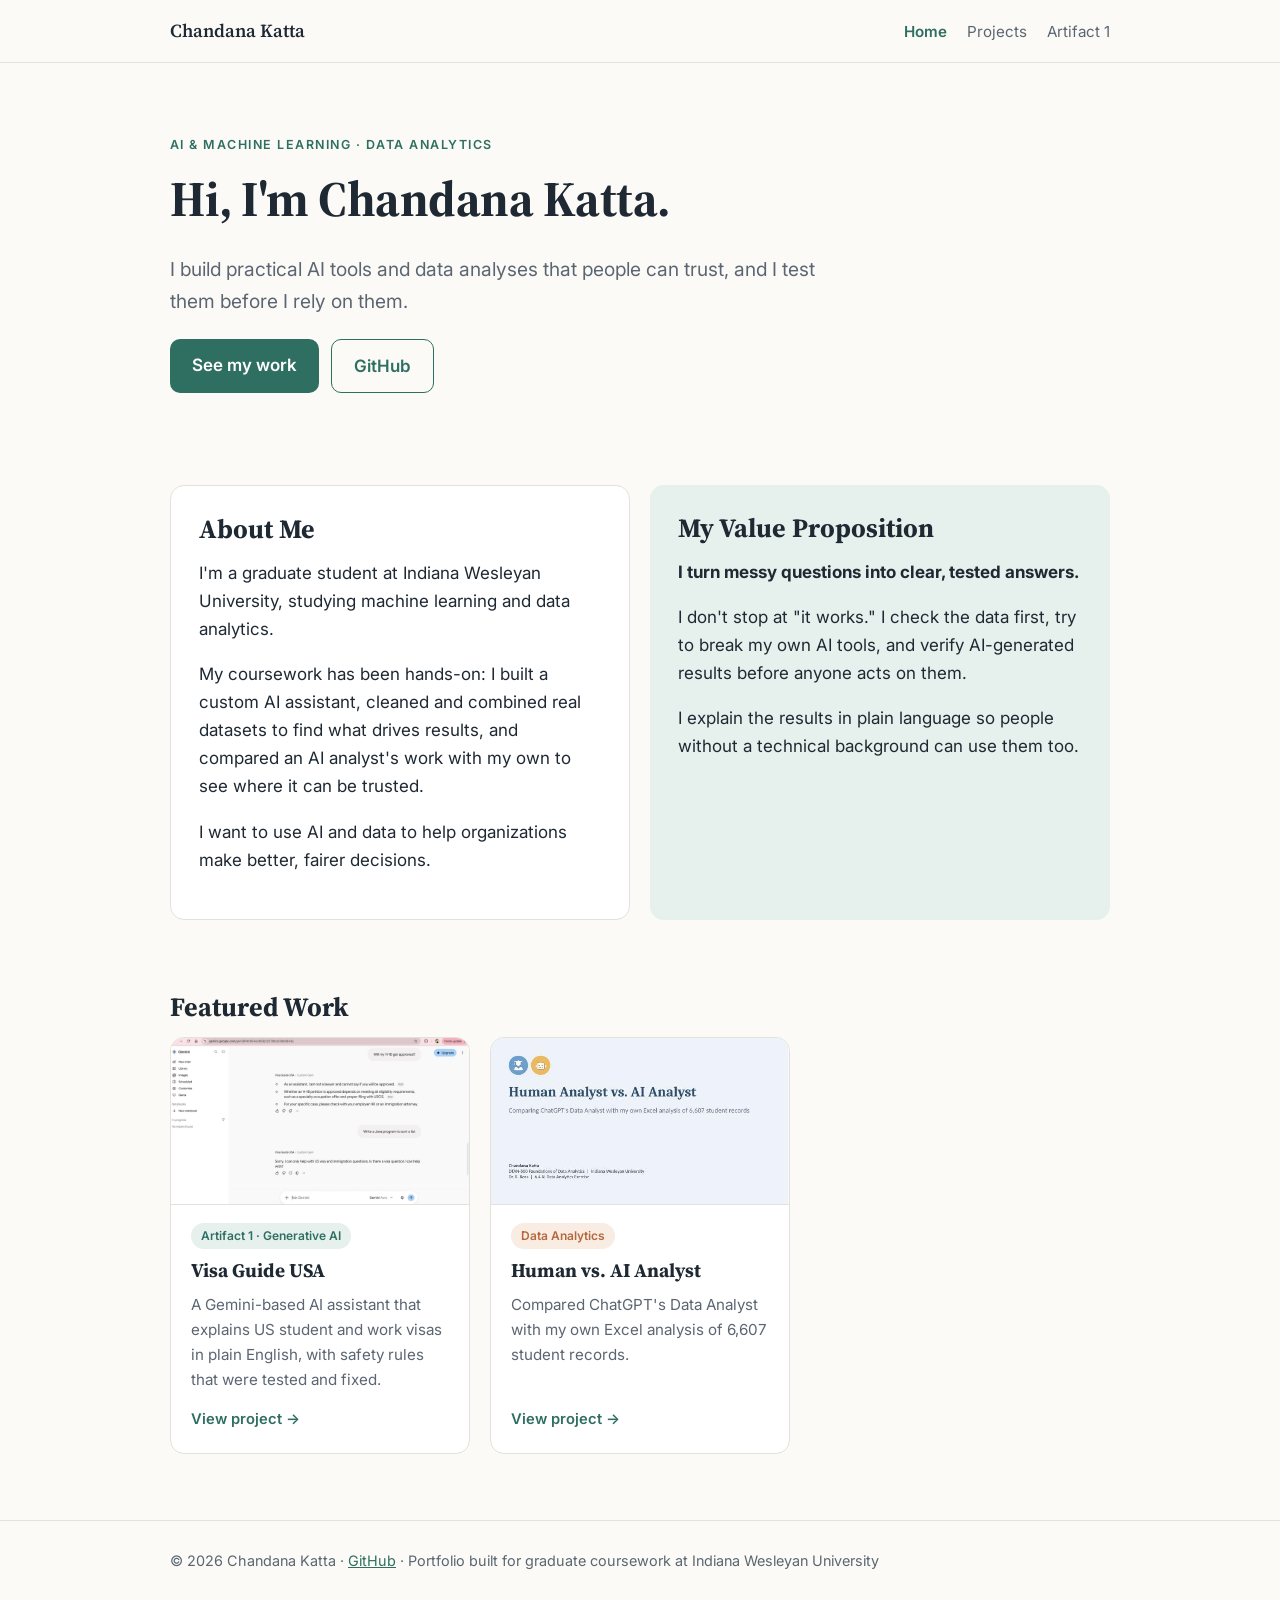
==== index.html @ 9ceee8bb "Add files via upload" ====
<!DOCTYPE html>
<html lang="en">
<head>
<meta charset="utf-8">
<meta name="viewport" content="width=device-width, initial-scale=1">
<title>Chandana Katta | Portfolio</title>
<meta name="description" content="Portfolio of Chandana Katta: AI, machine learning, and data analytics projects.">
<link rel="preconnect" href="https://fonts.googleapis.com">
<link rel="preconnect" href="https://fonts.gstatic.com" crossorigin>
<link href="https://fonts.googleapis.com/css2?family=Inter:wght@400;600;700&family=Source+Serif+4:wght@600&display=swap" rel="stylesheet">
<link rel="stylesheet" href="style.css">
</head>
<body>
<header class="site"><div class="wrap"><a class="brand" href="index.html">Chandana Katta</a><nav><a href="index.html" aria-current="page">Home</a><a href="projects.html">Projects</a><a href="visa-guide-usa.html">Artifact 1</a></nav></div></header>
<main>

<section class="hero"><div class="wrap">
  <div class="eyebrow">AI &amp; Machine Learning · Data Analytics</div>
  <h1>Hi, I'm Chandana Katta.</h1>
  <p class="lead">I build practical AI tools and data analyses that people can trust, and I test them before I rely on them.</p>
  <div class="btns"><a class="btn" href="projects.html">See my work</a><a class="btn ghost" href="https://github.com/chandanakatta17">GitHub</a></div>
</div></section>

<section id="about"><div class="wrap grid2">
  <div class="card">
    <h2>About Me</h2>
    <p>I'm a graduate student at Indiana Wesleyan University, studying machine learning and data analytics.</p>
    <p>My coursework has been hands-on: I built a custom AI assistant, cleaned and combined real datasets to find what drives results, and compared an AI analyst's work with my own to see where it can be trusted.</p>
    <p>I want to use AI and data to help organizations make better, fairer decisions.</p>
  </div>
  <div class="card value">
    <h2>My Value Proposition</h2>
    <p><strong>I turn messy questions into clear, tested answers.</strong></p>
    <p>I don't stop at "it works." I check the data first, try to break my own AI tools, and verify AI-generated results before anyone acts on them.</p>
    <p>I explain the results in plain language so people without a technical background can use them too.</p>
  </div>
</div></section>

<section><div class="wrap">
  <h2>Featured Work</h2>
  <div class="projects">
    <a class="proj" href="visa-guide-usa.html">
      <img src="final-bot.jpg" alt="Visa Guide USA answering an H-1B question and declining an off-topic request">
      <div class="body"><span class="tag">Artifact 1 · Generative AI</span><h3>Visa Guide USA</h3>
      <p>A Gemini-based AI assistant that explains US student and work visas in plain English, with safety rules that were tested and fixed.</p><span class="more">View project →</span></div>
    </a>
    <a class="proj" href="projects.html#ai-analyst">
      <img src="th-ai64.jpg" alt="Title slide of the Human vs. AI Analyst presentation">
      <div class="body"><span class="tag warm">Data Analytics</span><h3>Human vs. AI Analyst</h3>
      <p>Compared ChatGPT's Data Analyst with my own Excel analysis of 6,607 student records.</p><span class="more">View project →</span></div>
    </a>
  </div>
</div></section>

</main>
<footer><div class="wrap">© 2026 Chandana Katta · <a href="https://github.com/chandanakatta17">GitHub</a> · Portfolio built for graduate coursework at Indiana Wesleyan University</div></footer>
</body>
</html>
---- style.css ----
:root {
  --bg: #fbfaf7;
  --surface: #ffffff;
  --ink: #1f2933;
  --muted: #5b6672;
  --line: #e4e1da;
  --accent: #2f6f62;
  --accent-soft: #e6f0ec;
  --warm: #b4693c;
  --warm-soft: #f8ece3;
  --radius: 14px;
  --max: 980px;
}
* { box-sizing: border-box; }
html { scroll-behavior: smooth; }
body {
  margin: 0; background: var(--bg); color: var(--ink);
  font: 17px/1.65 "Inter", system-ui, -apple-system, "Segoe UI", sans-serif;
}
img { max-width: 100%; display: block; }
a { color: var(--accent); }
h1, h2, h3 { font-family: "Source Serif 4", Georgia, serif; line-height: 1.2; margin: 0 0 .5em; }
h1 { font-size: clamp(2.1rem, 5vw, 3.1rem); letter-spacing: -.01em; }
h2 { font-size: 1.65rem; margin-top: 0; }
h3 { font-size: 1.2rem; }
p { margin: 0 0 1em; }
.wrap { max-width: var(--max); margin: 0 auto; padding: 0 20px; }

/* nav */
header.site { border-bottom: 1px solid var(--line); background: rgba(251,250,247,.92); position: sticky; top: 0; z-index: 10; backdrop-filter: blur(6px); }
header.site .wrap { display: flex; align-items: center; justify-content: space-between; gap: 16px; min-height: 62px; flex-wrap: wrap; }
.brand { font-family: "Source Serif 4", Georgia, serif; font-weight: 600; font-size: 1.15rem; color: var(--ink); text-decoration: none; }
nav a { color: var(--muted); text-decoration: none; margin-left: 20px; font-size: .95rem; }
nav a:first-child { margin-left: 0; }
nav a:hover, nav a[aria-current="page"] { color: var(--accent); }
nav a[aria-current="page"] { font-weight: 600; }

/* hero */
.hero { padding: 72px 0 48px; }
.eyebrow { text-transform: uppercase; letter-spacing: .12em; font-size: .78rem; font-weight: 600; color: var(--accent); margin-bottom: 14px; }
.lead { font-size: 1.2rem; color: var(--muted); max-width: 680px; }

section { padding: 36px 0; }
.card { background: var(--surface); border: 1px solid var(--line); border-radius: var(--radius); padding: 28px; }
.grid2 { display: grid; grid-template-columns: 1fr 1fr; gap: 20px; }
.value { background: var(--accent-soft); border: 0; }
.value p:last-child { margin-bottom: 0; }

/* project cards */
.projects { display: grid; grid-template-columns: repeat(auto-fill, minmax(280px, 1fr)); gap: 20px; }
.proj { background: var(--surface); border: 1px solid var(--line); border-radius: var(--radius); overflow: hidden; display: flex; flex-direction: column; text-decoration: none; color: inherit; transition: transform .15s, box-shadow .15s; }
.proj:hover { transform: translateY(-3px); box-shadow: 0 10px 24px rgba(31,41,51,.08); }
.proj img { aspect-ratio: 16/9; object-fit: cover; object-position: top; border-bottom: 1px solid var(--line); width: 100%; }
.proj .body { padding: 18px 20px 22px; display: flex; flex-direction: column; flex: 1; }
.proj p { color: var(--muted); font-size: .95rem; flex: 1; }
.tag { display: inline-block; font-size: .75rem; font-weight: 600; color: var(--accent); background: var(--accent-soft); border-radius: 99px; padding: 3px 10px; margin-bottom: 10px; align-self: flex-start; }
.tag.warm { color: var(--warm); background: var(--warm-soft); }
.more { font-weight: 600; font-size: .92rem; color: var(--accent); }

/* buttons */
.btn { display: inline-block; background: var(--accent); color: #fff; text-decoration: none; font-weight: 600; padding: 12px 22px; border-radius: 10px; }
.btn:hover { background: #255a50; }
.btn.ghost { background: transparent; color: var(--accent); border: 1.5px solid var(--accent); }
.btn.ghost:hover { background: var(--accent-soft); }
.btns { display: flex; gap: 12px; flex-wrap: wrap; margin: 22px 0 8px; }
.note { font-size: .88rem; color: var(--muted); }

/* artifact page */
.meta { display: flex; flex-wrap: wrap; gap: 8px; margin-top: 18px; }
.toc { font-size: .92rem; display: flex; flex-wrap: wrap; column-gap: 16px; margin-top: 10px; }
.toc a { color: var(--muted); text-decoration: none; white-space: nowrap; line-height: 2; }
.toc a:hover { color: var(--accent); }
.steps { list-style: none; padding: 0; margin: 0; counter-reset: s; }
.steps li { position: relative; padding: 0 0 18px 56px; }
.steps li::before { counter-increment: s; content: counter(s); position: absolute; left: 0; top: 0; width: 38px; height: 38px; border-radius: 50%; background: var(--accent); color: #fff; font-weight: 700; display: grid; place-items: center; }
.steps li.fail::before { background: var(--warm); }
.steps b { display: block; }
ul.clean { padding-left: 1.2em; margin: 0; }
ul.clean li { margin-bottom: .35em; }
figure { margin: 0; }
figure img { border: 1px solid var(--line); border-radius: 10px; }
figcaption { font-size: .88rem; color: var(--muted); margin-top: 8px; }
.shots { display: grid; grid-template-columns: 1fr 1fr; gap: 22px; }
.refs p { padding-left: 2em; text-indent: -2em; font-size: .95rem; word-break: break-word; }

footer { border-top: 1px solid var(--line); padding: 28px 0 40px; margin-top: 30px; color: var(--muted); font-size: .9rem; }

@media (max-width: 720px) {
  body { font-size: 16px; }
  .hero { padding: 44px 0 28px; }
  .grid2, .shots { grid-template-columns: 1fr; }
  .card { padding: 22px; }
  nav a { margin-left: 14px; }
}
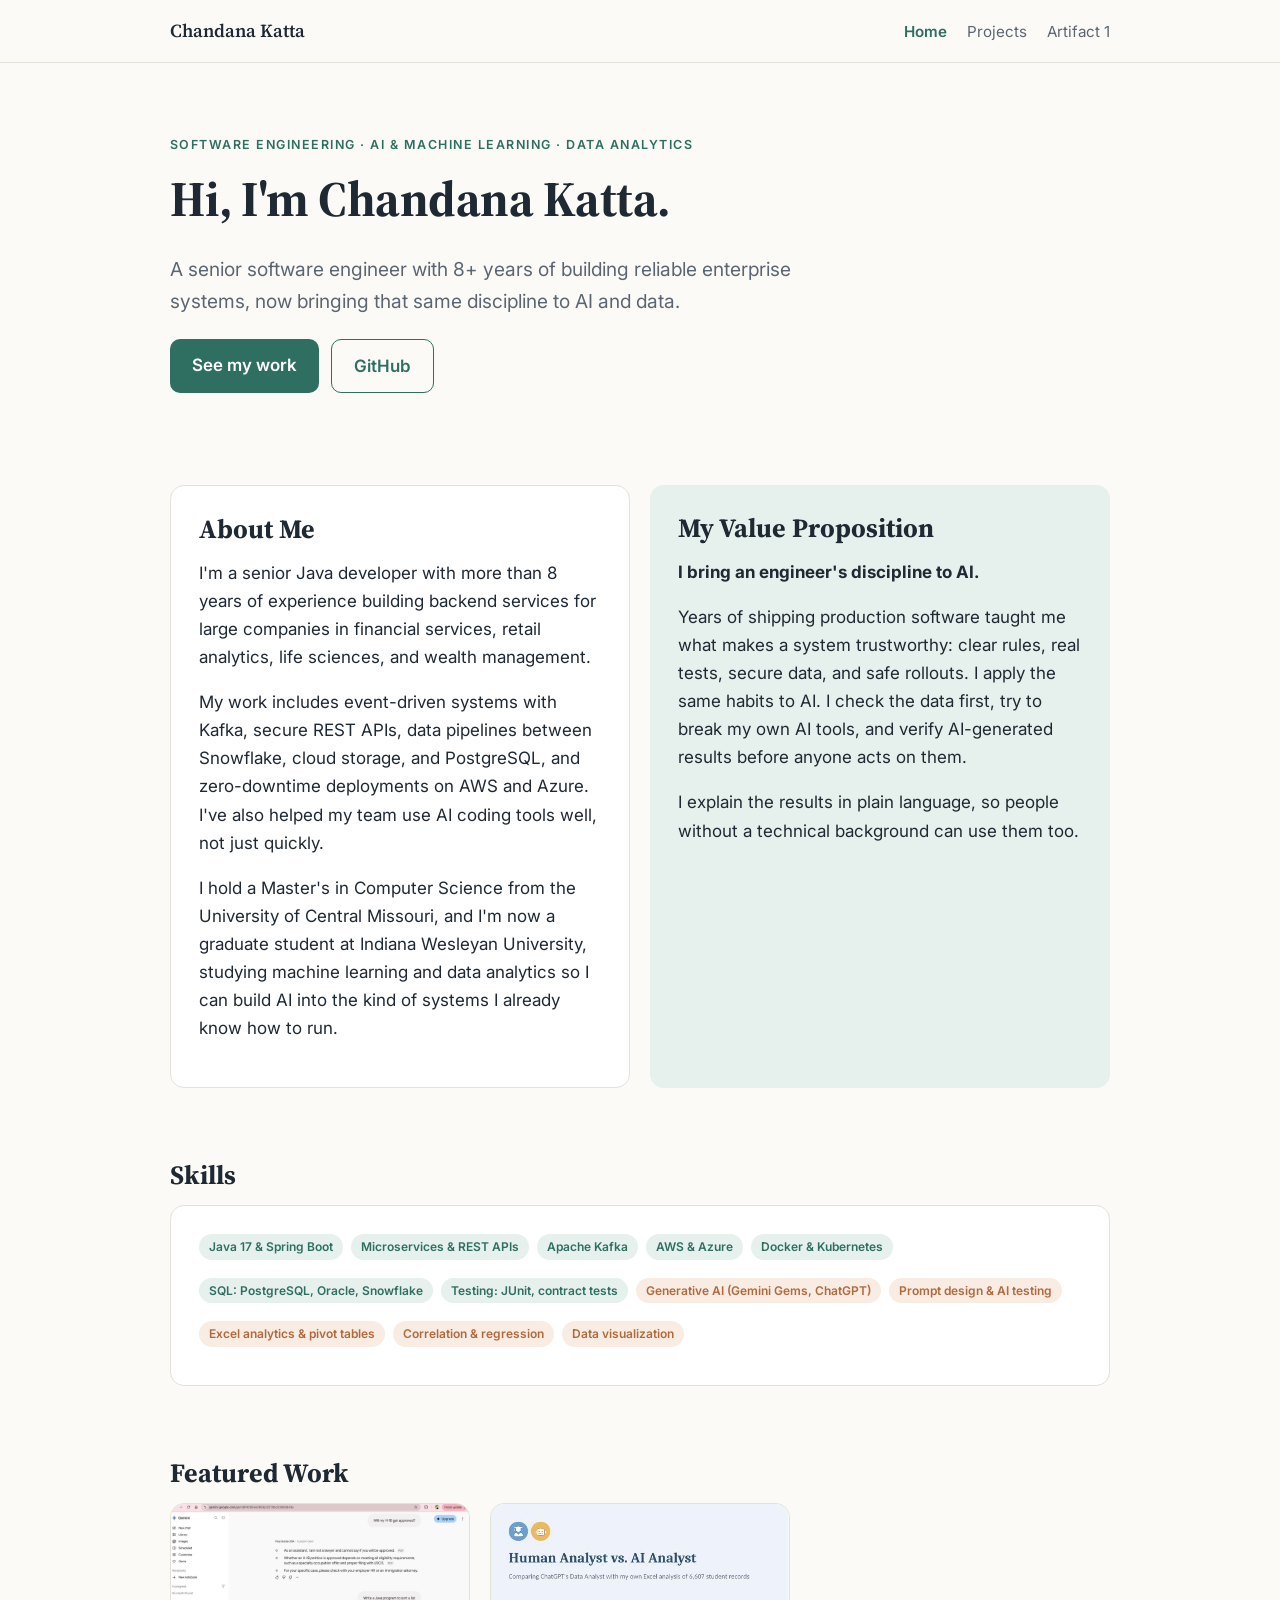
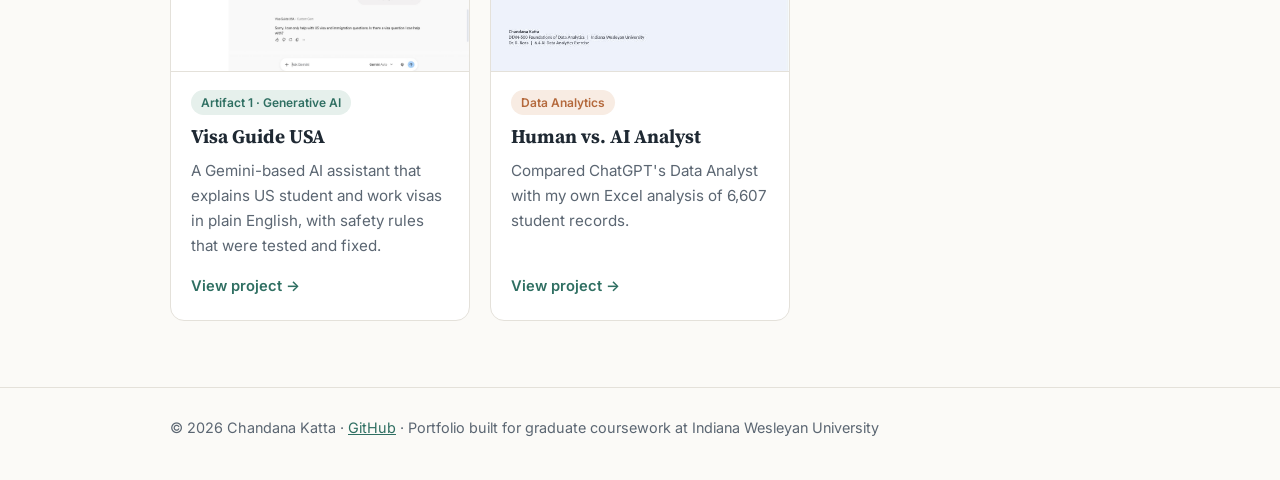
==== commit e25da4ff: "Update About Me and value proposition from resume" ====
--- a/index.html
+++ b/index.html
@@ -15,25 +15,33 @@
 <main>
 
 <section class="hero"><div class="wrap">
-  <div class="eyebrow">AI &amp; Machine Learning · Data Analytics</div>
+  <div class="eyebrow">Software Engineering · AI &amp; Machine Learning · Data Analytics</div>
   <h1>Hi, I'm Chandana Katta.</h1>
-  <p class="lead">I build practical AI tools and data analyses that people can trust, and I test them before I rely on them.</p>
+  <p class="lead">A senior software engineer with 8+ years of building reliable enterprise systems, now bringing that same discipline to AI and data.</p>
   <div class="btns"><a class="btn" href="projects.html">See my work</a><a class="btn ghost" href="https://github.com/chandanakatta17">GitHub</a></div>
 </div></section>
 
 <section id="about"><div class="wrap grid2">
   <div class="card">
     <h2>About Me</h2>
-    <p>I'm a graduate student at Indiana Wesleyan University, studying machine learning and data analytics.</p>
-    <p>My coursework has been hands-on: I built a custom AI assistant, cleaned and combined real datasets to find what drives results, and compared an AI analyst's work with my own to see where it can be trusted.</p>
-    <p>I want to use AI and data to help organizations make better, fairer decisions.</p>
+    <p>I'm a senior Java developer with more than 8 years of experience building backend services for large companies in financial services, retail analytics, life sciences, and wealth management.</p>
+    <p>My work includes event-driven systems with Kafka, secure REST APIs, data pipelines between Snowflake, cloud storage, and PostgreSQL, and zero-downtime deployments on AWS and Azure. I've also helped my team use AI coding tools well, not just quickly.</p>
+    <p>I hold a Master's in Computer Science from the University of Central Missouri, and I'm now a graduate student at Indiana Wesleyan University, studying machine learning and data analytics so I can build AI into the kind of systems I already know how to run.</p>
   </div>
   <div class="card value">
     <h2>My Value Proposition</h2>
-    <p><strong>I turn messy questions into clear, tested answers.</strong></p>
-    <p>I don't stop at "it works." I check the data first, try to break my own AI tools, and verify AI-generated results before anyone acts on them.</p>
-    <p>I explain the results in plain language so people without a technical background can use them too.</p>
+    <p><strong>I bring an engineer's discipline to AI.</strong></p>
+    <p>Years of shipping production software taught me what makes a system trustworthy: clear rules, real tests, secure data, and safe rollouts. I apply the same habits to AI. I check the data first, try to break my own AI tools, and verify AI-generated results before anyone acts on them.</p>
+    <p>I explain the results in plain language, so people without a technical background can use them too.</p>
   </div>
+</div></section>
+
+<section><div class="wrap">
+  <h2>Skills</h2>
+  <div class="card"><div class="meta" style="margin-top:0">
+    <span class="tag">Java 17 &amp; Spring Boot</span><span class="tag">Microservices &amp; REST APIs</span><span class="tag">Apache Kafka</span><span class="tag">AWS &amp; Azure</span><span class="tag">Docker &amp; Kubernetes</span><span class="tag">SQL: PostgreSQL, Oracle, Snowflake</span><span class="tag">Testing: JUnit, contract tests</span>
+    <span class="tag warm">Generative AI (Gemini Gems, ChatGPT)</span><span class="tag warm">Prompt design &amp; AI testing</span><span class="tag warm">Excel analytics &amp; pivot tables</span><span class="tag warm">Correlation &amp; regression</span><span class="tag warm">Data visualization</span>
+  </div></div>
 </div></section>
 
 <section><div class="wrap">
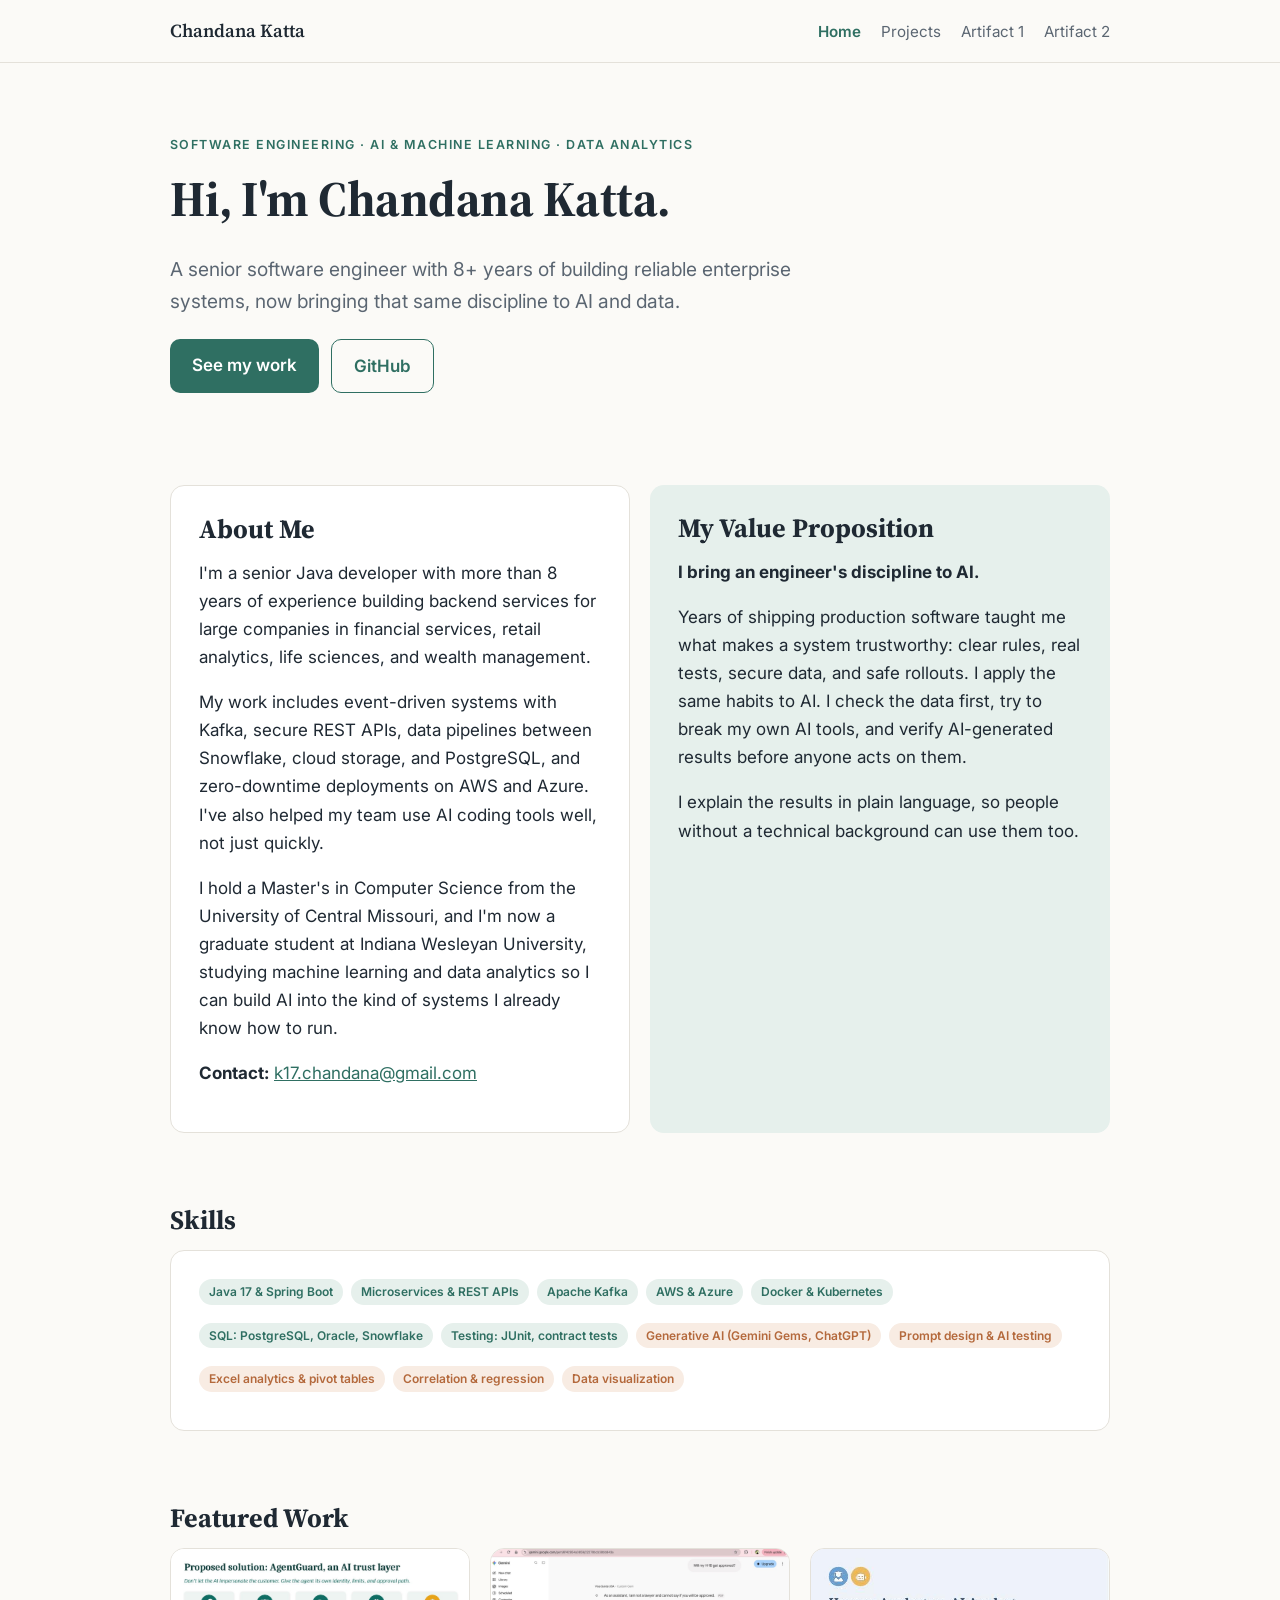
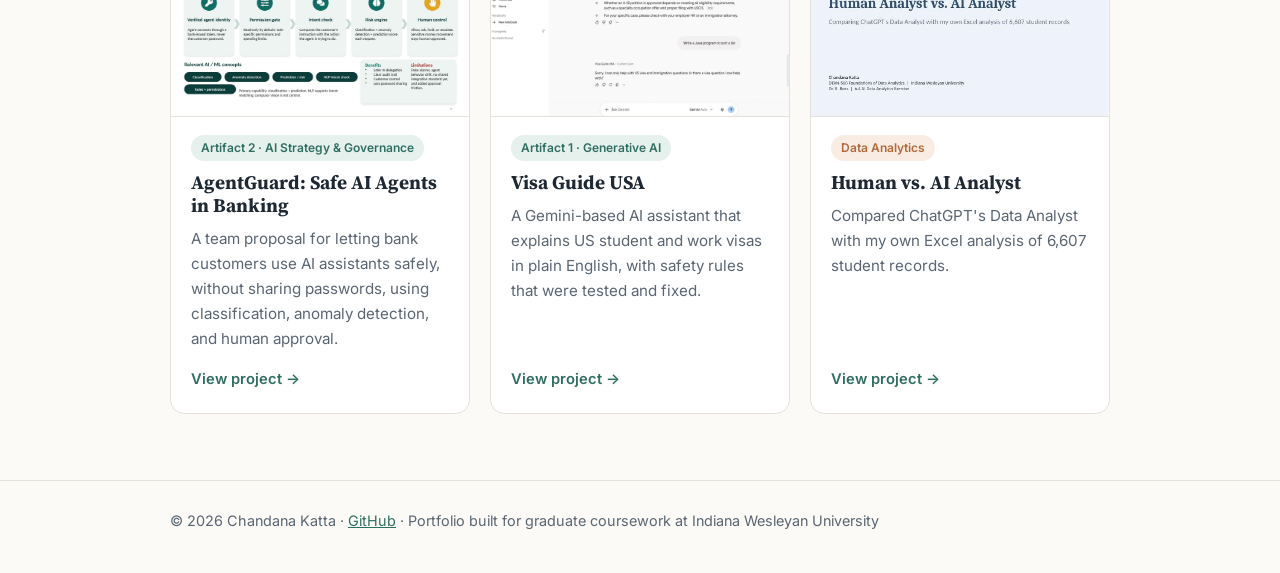
==== commit ad2bde73: "Add Artifact 2: AgentGuard" ====
--- a/index.html
+++ b/index.html
@@ -11,7 +11,7 @@
 <link rel="stylesheet" href="style.css">
 </head>
 <body>
-<header class="site"><div class="wrap"><a class="brand" href="index.html">Chandana Katta</a><nav><a href="index.html" aria-current="page">Home</a><a href="projects.html">Projects</a><a href="visa-guide-usa.html">Artifact 1</a></nav></div></header>
+<header class="site"><div class="wrap"><a class="brand" href="index.html">Chandana Katta</a><nav><a href="index.html" aria-current="page">Home</a><a href="projects.html">Projects</a><a href="visa-guide-usa.html">Artifact 1</a><a href="agentguard.html">Artifact 2</a></nav></div></header>
 <main>
 
 <section class="hero"><div class="wrap">
@@ -27,6 +27,7 @@
     <p>I'm a senior Java developer with more than 8 years of experience building backend services for large companies in financial services, retail analytics, life sciences, and wealth management.</p>
     <p>My work includes event-driven systems with Kafka, secure REST APIs, data pipelines between Snowflake, cloud storage, and PostgreSQL, and zero-downtime deployments on AWS and Azure. I've also helped my team use AI coding tools well, not just quickly.</p>
     <p>I hold a Master's in Computer Science from the University of Central Missouri, and I'm now a graduate student at Indiana Wesleyan University, studying machine learning and data analytics so I can build AI into the kind of systems I already know how to run.</p>
+    <p><strong>Contact:</strong> <a href="mailto:k17.chandana@gmail.com">k17.chandana@gmail.com</a></p>
   </div>
   <div class="card value">
     <h2>My Value Proposition</h2>
@@ -47,6 +48,11 @@
 <section><div class="wrap">
   <h2>Featured Work</h2>
   <div class="projects">
+    <a class="proj" href="agentguard.html">
+      <img src="ag-solution.jpg" alt="AgentGuard solution slide showing five layers: verified agent identity, permission gate, intent check, risk engine, human control">
+      <div class="body"><span class="tag">Artifact 2 · AI Strategy &amp; Governance</span><h3>AgentGuard: Safe AI Agents in Banking</h3>
+      <p>A team proposal for letting bank customers use AI assistants safely, without sharing passwords, using classification, anomaly detection, and human approval.</p><span class="more">View project →</span></div>
+    </a>
     <a class="proj" href="visa-guide-usa.html">
       <img src="final-bot.jpg" alt="Visa Guide USA answering an H-1B question and declining an off-topic request">
       <div class="body"><span class="tag">Artifact 1 · Generative AI</span><h3>Visa Guide USA</h3>
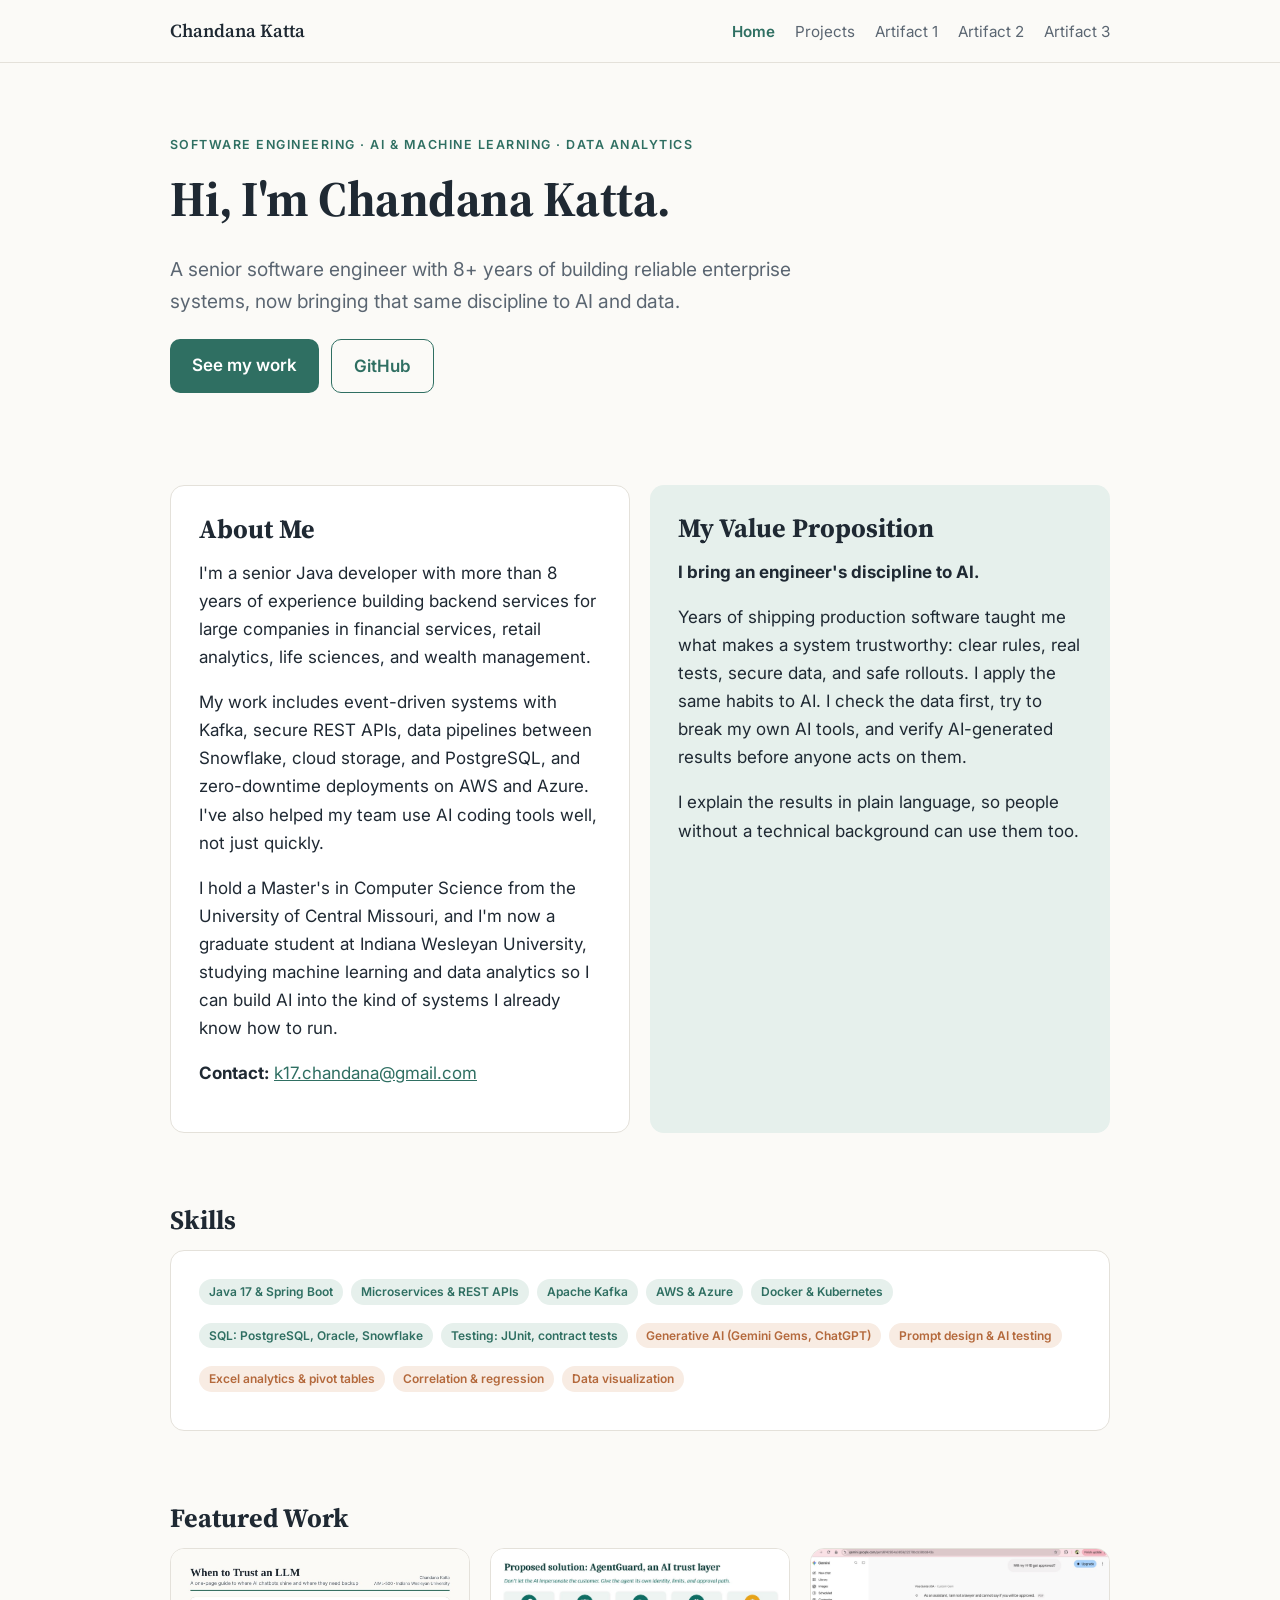
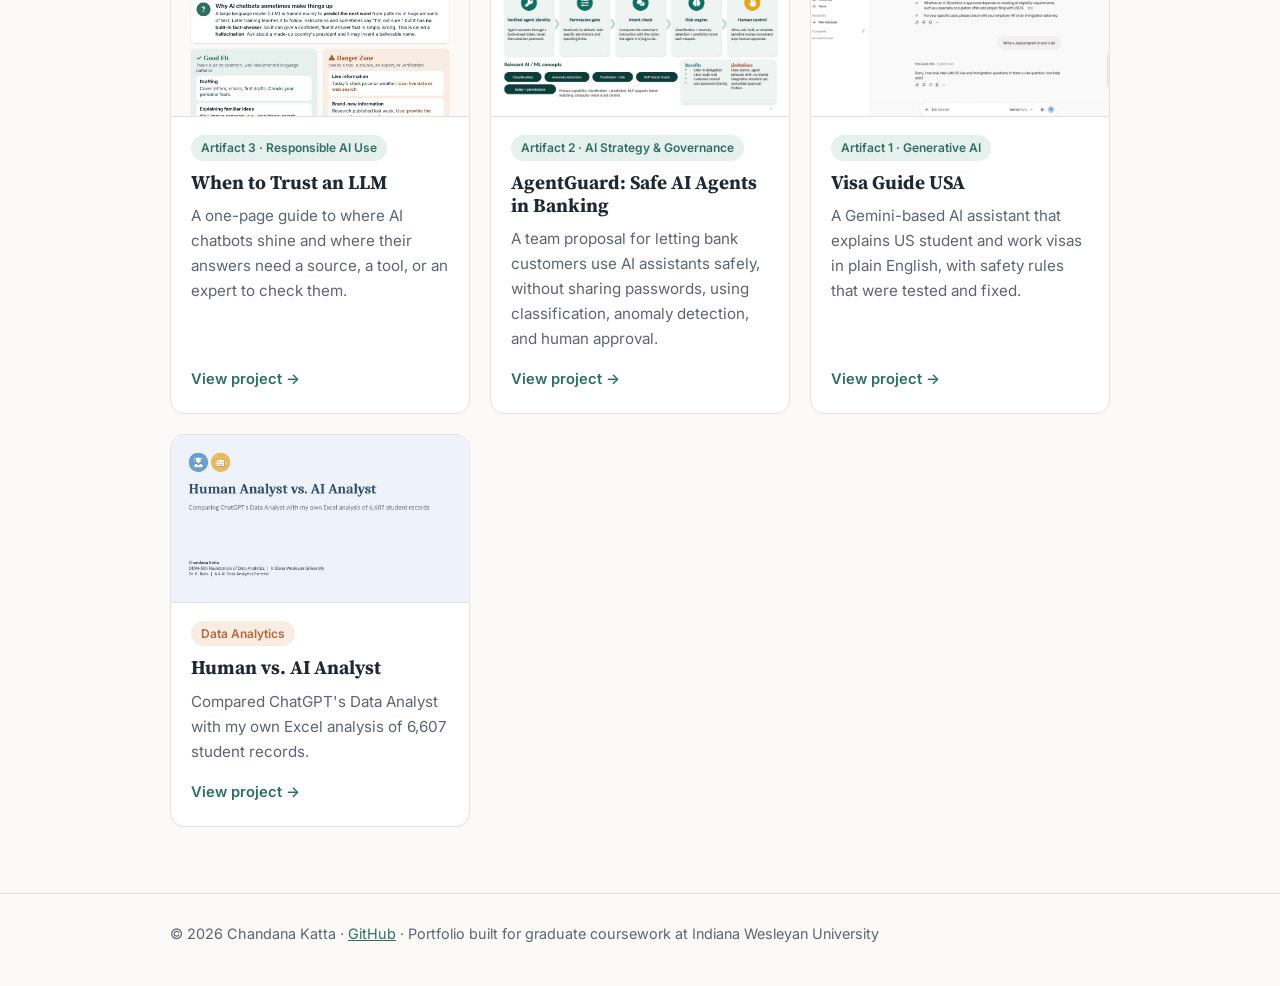
==== commit 0d45ecf0: "Add files via upload artifact 3" ====
--- a/index.html
+++ b/index.html
@@ -11,7 +11,7 @@
 <link rel="stylesheet" href="style.css">
 </head>
 <body>
-<header class="site"><div class="wrap"><a class="brand" href="index.html">Chandana Katta</a><nav><a href="index.html" aria-current="page">Home</a><a href="projects.html">Projects</a><a href="visa-guide-usa.html">Artifact 1</a><a href="agentguard.html">Artifact 2</a></nav></div></header>
+<header class="site"><div class="wrap"><a class="brand" href="index.html">Chandana Katta</a><nav><a href="index.html" aria-current="page">Home</a><a href="projects.html">Projects</a><a href="visa-guide-usa.html">Artifact 1</a><a href="agentguard.html">Artifact 2</a><a href="llm-guide.html">Artifact 3</a></nav></div></header>
 <main>
 
 <section class="hero"><div class="wrap">
@@ -48,6 +48,11 @@
 <section><div class="wrap">
   <h2>Featured Work</h2>
   <div class="projects">
+    <a class="proj" href="llm-guide.html">
+      <img src="llm-guide.jpg" alt="When to Trust an LLM one-page guide">
+      <div class="body"><span class="tag">Artifact 3 · Responsible AI Use</span><h3>When to Trust an LLM</h3>
+      <p>A one-page guide to where AI chatbots shine and where their answers need a source, a tool, or an expert to check them.</p><span class="more">View project →</span></div>
+    </a>
     <a class="proj" href="agentguard.html">
       <img src="ag-solution.jpg" alt="AgentGuard solution slide showing five layers: verified agent identity, permission gate, intent check, risk engine, human control">
       <div class="body"><span class="tag">Artifact 2 · AI Strategy &amp; Governance</span><h3>AgentGuard: Safe AI Agents in Banking</h3>
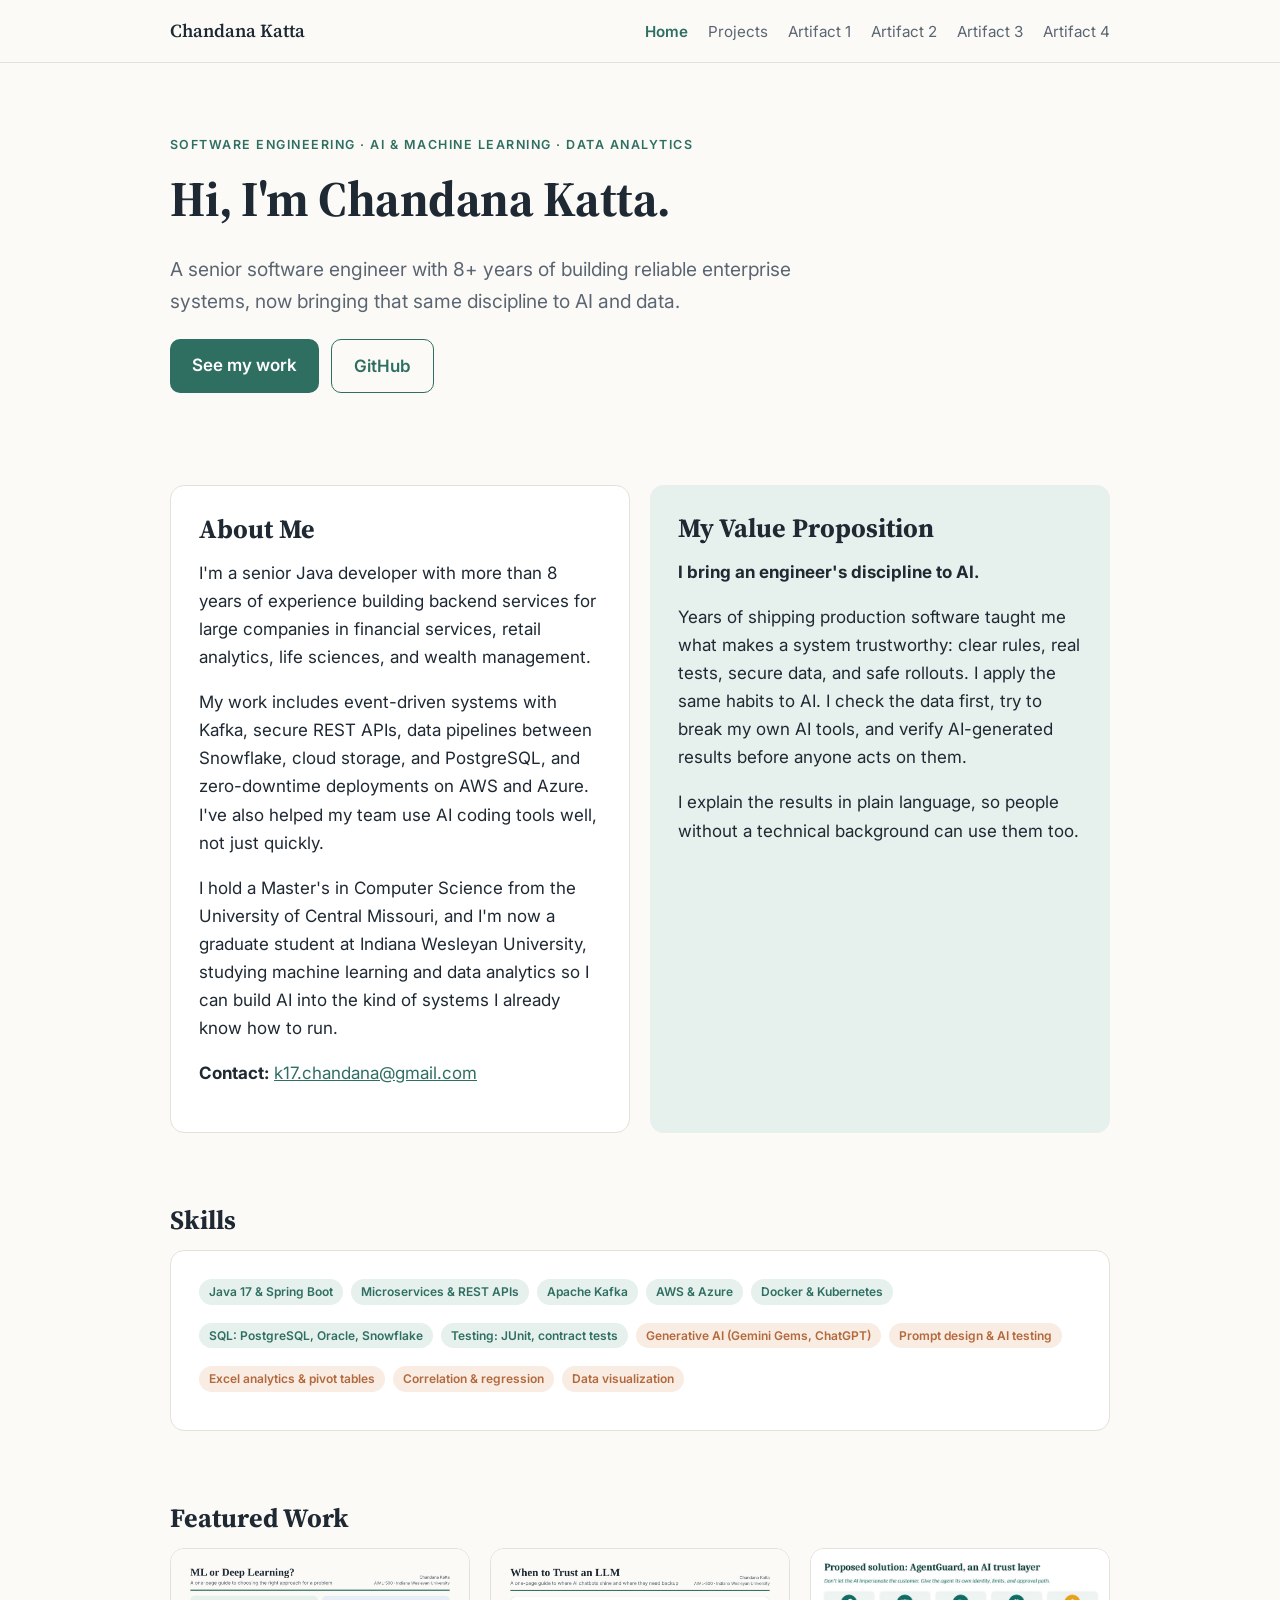
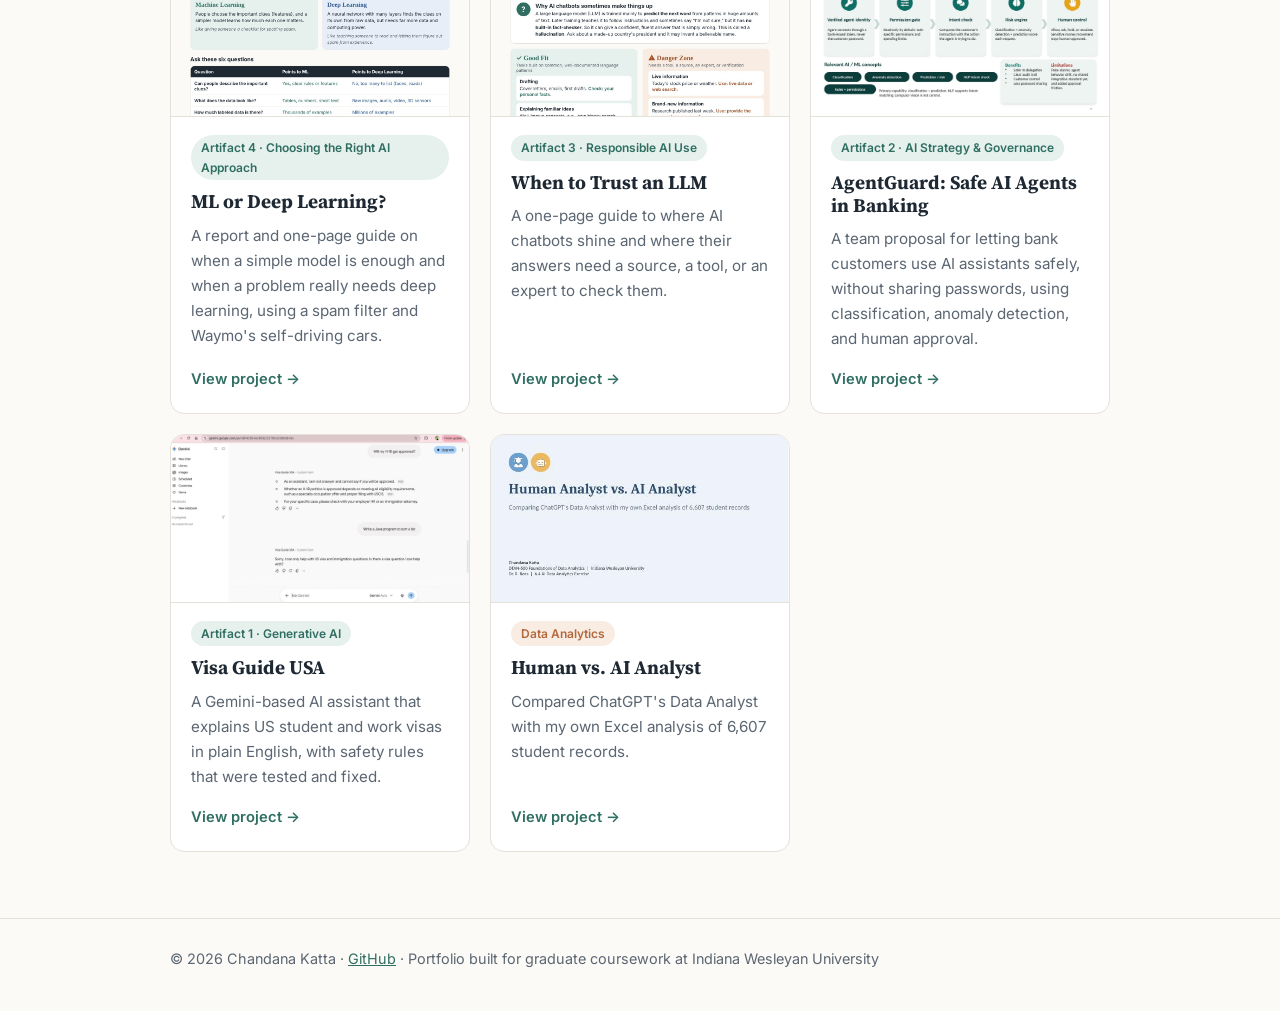
==== commit 1bfcd907: "Add files via upload Artifact 4" ====
--- a/index.html
+++ b/index.html
@@ -11,7 +11,7 @@
 <link rel="stylesheet" href="style.css">
 </head>
 <body>
-<header class="site"><div class="wrap"><a class="brand" href="index.html">Chandana Katta</a><nav><a href="index.html" aria-current="page">Home</a><a href="projects.html">Projects</a><a href="visa-guide-usa.html">Artifact 1</a><a href="agentguard.html">Artifact 2</a><a href="llm-guide.html">Artifact 3</a></nav></div></header>
+<header class="site"><div class="wrap"><a class="brand" href="index.html">Chandana Katta</a><nav><a href="index.html" aria-current="page">Home</a><a href="projects.html">Projects</a><a href="visa-guide-usa.html">Artifact 1</a><a href="agentguard.html">Artifact 2</a><a href="llm-guide.html">Artifact 3</a><a href="ml-vs-dl.html">Artifact 4</a></nav></div></header>
 <main>
 
 <section class="hero"><div class="wrap">
@@ -48,6 +48,11 @@
 <section><div class="wrap">
   <h2>Featured Work</h2>
   <div class="projects">
+    <a class="proj" href="ml-vs-dl.html">
+      <img src="mldl-guide.jpg" alt="ML or Deep Learning decision guide">
+      <div class="body"><span class="tag">Artifact 4 · Choosing the Right AI Approach</span><h3>ML or Deep Learning?</h3>
+      <p>A report and one-page guide on when a simple model is enough and when a problem really needs deep learning, using a spam filter and Waymo's self-driving cars.</p><span class="more">View project →</span></div>
+    </a>
     <a class="proj" href="llm-guide.html">
       <img src="llm-guide.jpg" alt="When to Trust an LLM one-page guide">
       <div class="body"><span class="tag">Artifact 3 · Responsible AI Use</span><h3>When to Trust an LLM</h3>
